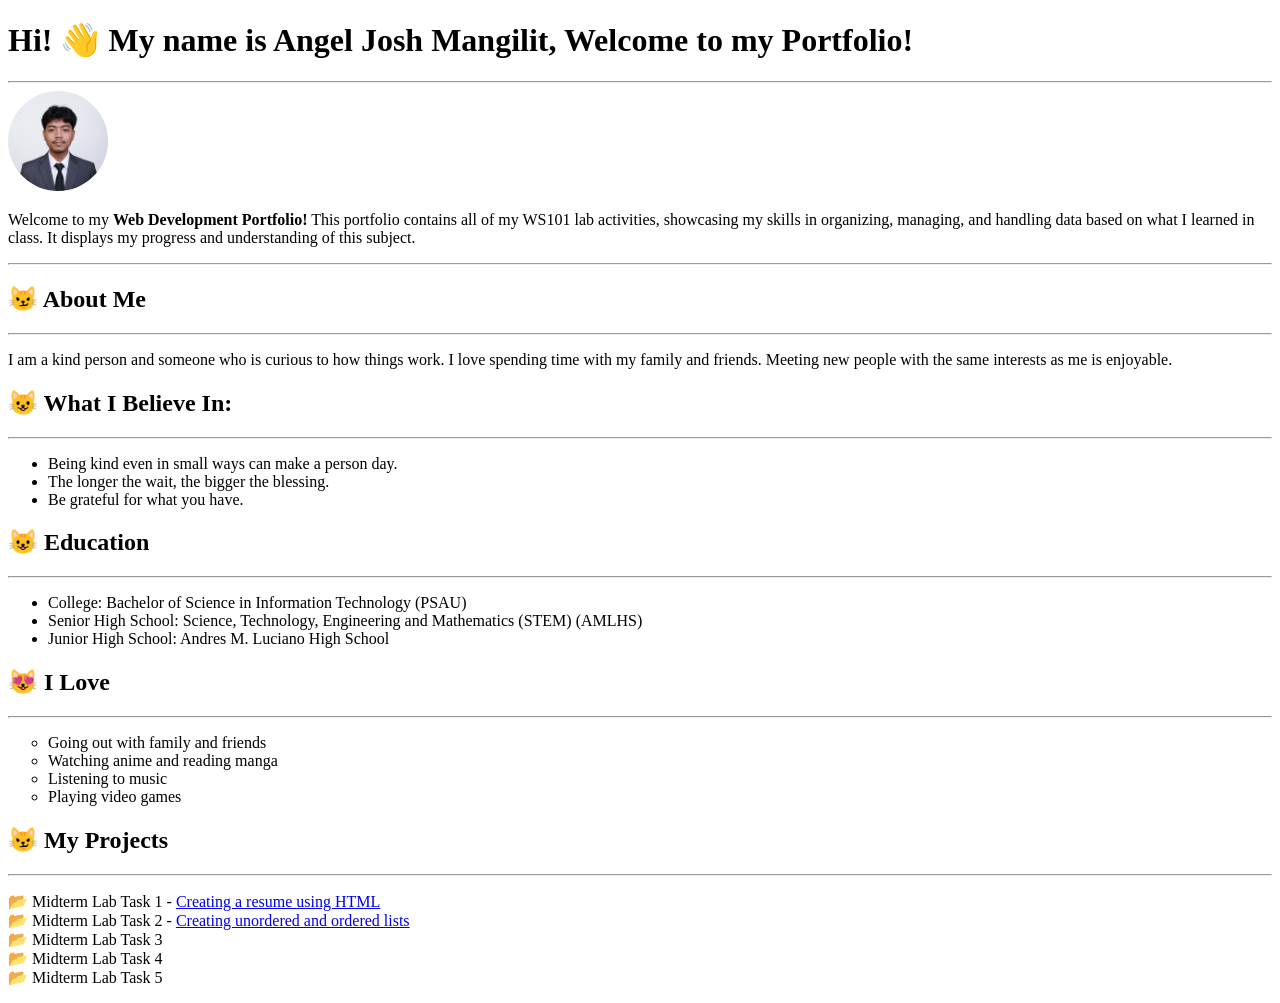
==== index.html @ 6798482e "Add files via upload" ====
<!DOCTYPE html>
<html lang="en">
<head>
    <meta charset="UTF-8">
    <meta name="viewport" content="width=device-width, initial-scale=1.0">
    <title>Portfolio</title>
</head>
<body>
    <h1>Hi! 👋 My name is Angel Josh Mangilit, Welcome to my Portfolio!</h1>
    <hr>
<img src="images/Josh.png" alt="Round image" style="border-radius: 50%;" width="100px" height="100px">
    <p>
        Welcome to my <b>Web Development Portfolio!</b>  This portfolio contains all of my WS101 lab activities, showcasing my skills in organizing, managing, and handling data based on what I learned in class.
        It displays my progress and understanding of this subject.
    </p>
    <hr>
    <h2>😼 About Me</h2>
    <hr>
    <p>
        I am a kind person and someone who is curious to how things work. 
        I love spending time with my family and friends. Meeting new people with the same interests as me is enjoyable.
    </p>
    <h2>😺 What I Believe In:</h2>
    <hr>
    <ul>
        <li>Being kind even in small ways can make a person day.</li>
        <li>The longer the wait, the bigger the blessing.</li>
        <li>Be grateful for what you have.</li>
    </ul>
    <h2>😺 Education</h2>
    <hr>
    <ul>
        <li>College: Bachelor of Science in Information Technology (PSAU)</li>
        <li>Senior High School: Science, Technology, Engineering and Mathematics (STEM) (AMLHS)</li>
        <li>Junior High School: Andres M. Luciano High School</li>
    </ul>
    <h2>😻 I Love</h2>
    <hr>
    <ul type="circle">
        <li>Going out with family and friends</li>
        <li>Watching anime and reading manga</li>
        <li>Listening to music</li>
        <li>Playing video games</li>
    </ul>
    <h2>😼 My Projects</h2>
    <hr>
    <p>
        📂 Midterm Lab Task 1 - <a href="Midterm Lab Task 1/Joshiwashi.html" target="_blank">Creating a resume using HTML</a><br>
        📂 Midterm Lab Task 2 - <a href="Midterm Lab Task 2/ul and ol .html" target="_blank">Creating unordered and ordered lists</a><br>
        📂 Midterm Lab Task 3 <br>
        📂 Midterm Lab Task 4 <br>
        📂 Midterm Lab Task 5 <br>
    </p>
</html>
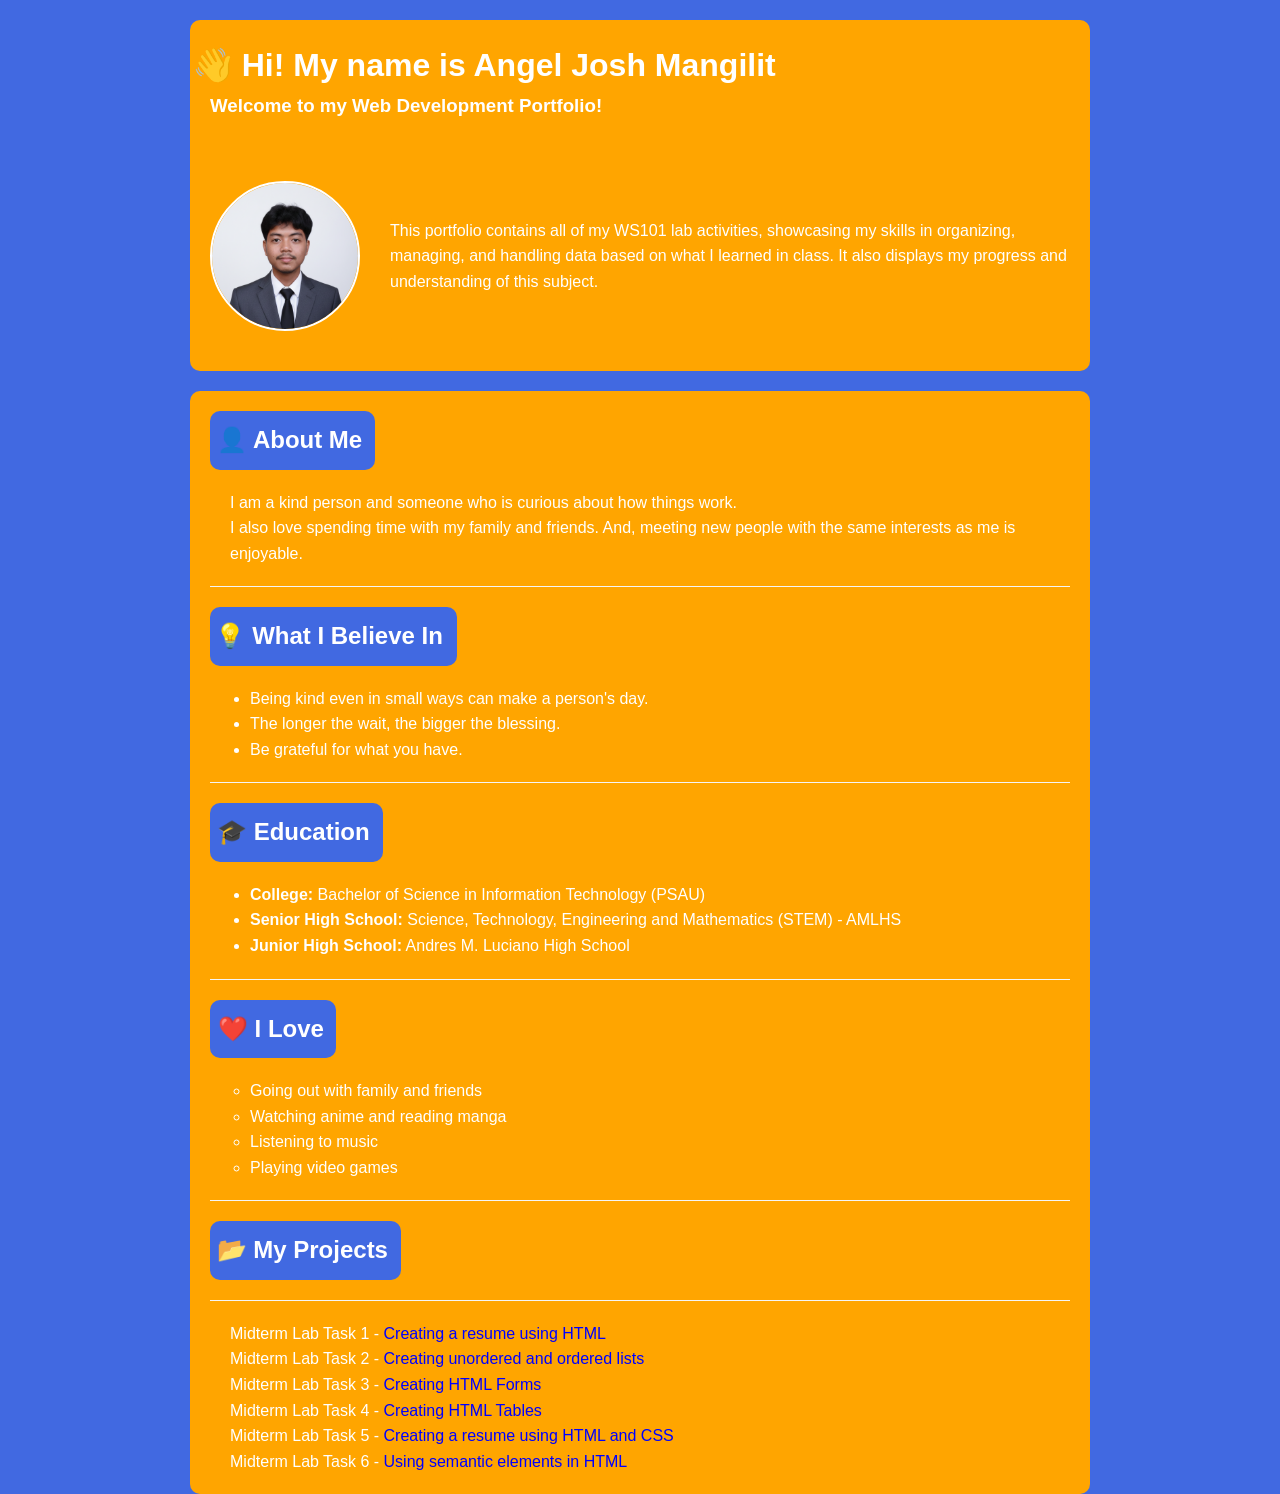
==== commit bfc59472: "Revamp portfolio layout and content Updated the portfolio page with new styling and content." ====
--- a/index.html
+++ b/index.html
@@ -1,54 +1,186 @@
 <!DOCTYPE html>
 <html lang="en">
 <head>
-    <meta charset="UTF-8">
-    <meta name="viewport" content="width=device-width, initial-scale=1.0">
-    <title>Portfolio</title>
+<meta charset="UTF-8">
+<meta name="viewport" content="width=device-width, initial-scale=1.0">
+<title>Angel Josh Mangilit | Portfolio</title>
+
+<style>
+    *{
+        box-sizing: border-box;
+        margin: 0;
+        padding: 0;
+    }
+    body{
+        font-family: 'Franklin Gothic Medium', 'Arial Narrow', Arial, sans-serif;
+        background-color: royalblue;
+        line-height: 1.6;
+    }
+    h1::before{
+        color: white;
+        content: "👋 ";
+        margin-left: -2%;
+        font-size: 2rem;
+        margin-bottom: 10px;
+    }
+    h2{
+        color: white;
+        background-color: royalblue;
+        padding: 10px;
+        border-radius: 10px;
+        width: fit-content;
+        margin-bottom: 20px;
+    }
+    .header{
+        padding: 20px;
+        color: white;
+        background-color: orange;
+        max-width: 900px;
+        align-items: center;
+        margin:auto;
+        border-top-left-radius: 10px; border-top-right-radius: 10px;
+        margin-top: 20px;
+    }
+    .image{
+        border-radius:50%;
+        width: 150px;
+        height: 150px;
+        object-fit: cover;
+        border: 2px solid white;
+        flex-shrink: 0;
+    }
+    .Intro{
+        display: flex;
+        align-items: center;
+        gap: 30px;
+        max-width: 900px;
+        background-color:orange;
+        margin: auto;
+        padding: 40px 20px;
+        border-bottom-left-radius: 10px; border-bottom-right-radius: 10px;
+        color: white;
+        margin-bottom: 20px;
+    }
+    .Me{
+        background-color:orange;
+        padding:20px;
+        border-radius:10px;
+        margin:auto;
+        color: white;
+        max-width: 900px;
+    }
+    #about-me::before{
+        color: white;
+        content: "👤 ";
+        margin-left: -2%;
+    }
+    #believe-in::before{
+        color: white;
+        content: "💡 ";
+        margin-left: -2%;
+    }
+    #education::before{
+        color: white;
+        content: "🎓 ";
+        margin-left: -2%;
+    }
+    #i-love::before{
+        color: white;
+        content: "❤️ ";
+        margin-left: -2%;
+    }
+    #my-projects::before{
+        color: white;
+        content: "📂 ";
+        margin-left: -2%;
+    }
+    hr {
+        border: 0;
+        height: 1px;
+        background-color: whitesmoke;
+        margin: 20px 0;
+    }
+    a{
+        text-decoration:none;
+        color:blue;
+    }
+    a:hover{
+        color: blueviolet;
+    }
+    ul{
+        margin-left:40px;
+    }
+</style>
+
 </head>
 <body>
-    <h1>Hi! 👋 My name is Angel Josh Mangilit, Welcome to my Portfolio!</h1>
-    <hr>
-<img src="images/Josh.png" alt="Round image" style="border-radius: 50%;" width="100px" height="100px">
-    <p>
-        Welcome to my <b>Web Development Portfolio!</b>  This portfolio contains all of my WS101 lab activities, showcasing my skills in organizing, managing, and handling data based on what I learned in class.
-        It displays my progress and understanding of this subject.
-    </p>
-    <hr>
-    <h2>😼 About Me</h2>
-    <hr>
-    <p>
-        I am a kind person and someone who is curious to how things work. 
-        I love spending time with my family and friends. Meeting new people with the same interests as me is enjoyable.
-    </p>
-    <h2>😺 What I Believe In:</h2>
-    <hr>
-    <ul>
-        <li>Being kind even in small ways can make a person day.</li>
-        <li>The longer the wait, the bigger the blessing.</li>
-        <li>Be grateful for what you have.</li>
-    </ul>
-    <h2>😺 Education</h2>
-    <hr>
-    <ul>
-        <li>College: Bachelor of Science in Information Technology (PSAU)</li>
-        <li>Senior High School: Science, Technology, Engineering and Mathematics (STEM) (AMLHS)</li>
-        <li>Junior High School: Andres M. Luciano High School</li>
-    </ul>
-    <h2>😻 I Love</h2>
-    <hr>
-    <ul type="circle">
-        <li>Going out with family and friends</li>
-        <li>Watching anime and reading manga</li>
-        <li>Listening to music</li>
-        <li>Playing video games</li>
-    </ul>
-    <h2>😼 My Projects</h2>
-    <hr>
-    <p>
-        📂 Midterm Lab Task 1 - <a href="Midterm Lab Task 1/Joshiwashi.html" target="_blank">Creating a resume using HTML</a><br>
-        📂 Midterm Lab Task 2 - <a href="Midterm Lab Task 2/ul and ol .html" target="_blank">Creating unordered and ordered lists</a><br>
-        📂 Midterm Lab Task 3 <br>
-        📂 Midterm Lab Task 4 <br>
-        📂 Midterm Lab Task 5 <br>
-    </p>
-</html>+
+<div class="header">
+    <h1>Hi! My name is Angel Josh Mangilit</h1>
+    <h3><b>Welcome to my Web Development Portfolio!</b></h3>
+</div>
+
+<div class="Intro">
+<img src="images/Josh.png" alt="Angel Josh Mangilit" width="120" height="120" class="image">
+
+<p>
+This portfolio contains all of my WS101 lab activities,
+showcasing my skills in organizing, managing, and handling data based on what I learned in class.
+It also displays my progress and understanding of this subject.
+</p>
+</div>
+
+<div class="Me">
+<h2 id="about-me">About Me</h2>
+<p style="margin-left: 20px;">
+I am a kind person and someone who is curious about how things work.<br>
+I also love spending time with my family and friends. And, meeting new people with the same interests as me is enjoyable.
+</p>
+<hr>
+
+<h2 id="believe-in">What I Believe In</h2>
+<ul>
+    <li>Being kind even in small ways can make a person's day.</li>
+    <li>The longer the wait, the bigger the blessing.</li>
+    <li>Be grateful for what you have.</li>
+</ul>
+<hr>
+
+<h2 id="education">Education</h2>
+<ul>
+    <li><b>College:</b> Bachelor of Science in Information Technology (PSAU)</li>
+    <li><b>Senior High School:</b> Science, Technology, Engineering and Mathematics (STEM) - AMLHS</li>
+    <li><b>Junior High School:</b> Andres M. Luciano High School</li>
+</ul>
+<hr>
+
+<h2 id="i-love">I Love</h2>
+<ul type="circle">
+    <li>Going out with family and friends</li>
+    <li>Watching anime and reading manga</li>
+    <li>Listening to music</li>
+    <li>Playing video games</li>
+</ul>
+<hr>
+
+<h2 id="my-projects">My Projects</h2>
+<hr>
+<p style="margin-left: 20px;">
+Midterm Lab Task 1 - 
+<a href="Midterm-Lab-Task-1/Joshiwashi.html" target="_blank">
+Creating a resume using HTML
+</a><br>
+Midterm Lab Task 2 - 
+<a href="Midterm-Lab-Task-2/ul_and_ol.html" target="_blank">
+Creating unordered and ordered lists
+</a><br>
+Midterm Lab Task 3 - <a href="Midterm-Lab-Task-3/HTML_Formas.html" target="_blank">Creating HTML Forms</a><br>
+Midterm Lab Task 4 - <a href="Midterm-Lab-Task-4/HTML_Tables.html" target="_blank">Creating HTML Tables</a><br>
+Midterm Lab Task 5 - <a href="Midterm Lab Task 5/Resume2.html" target="_blank">Creating a resume using HTML and CSS</a><br>
+Midterm Lab Task 6 - <a href="Midterm-Lab-Task-6/semantic.html" target="_blank">Using semantic elements in HTML</a><br>
+</p>
+
+</div>
+
+</body>
+</html>
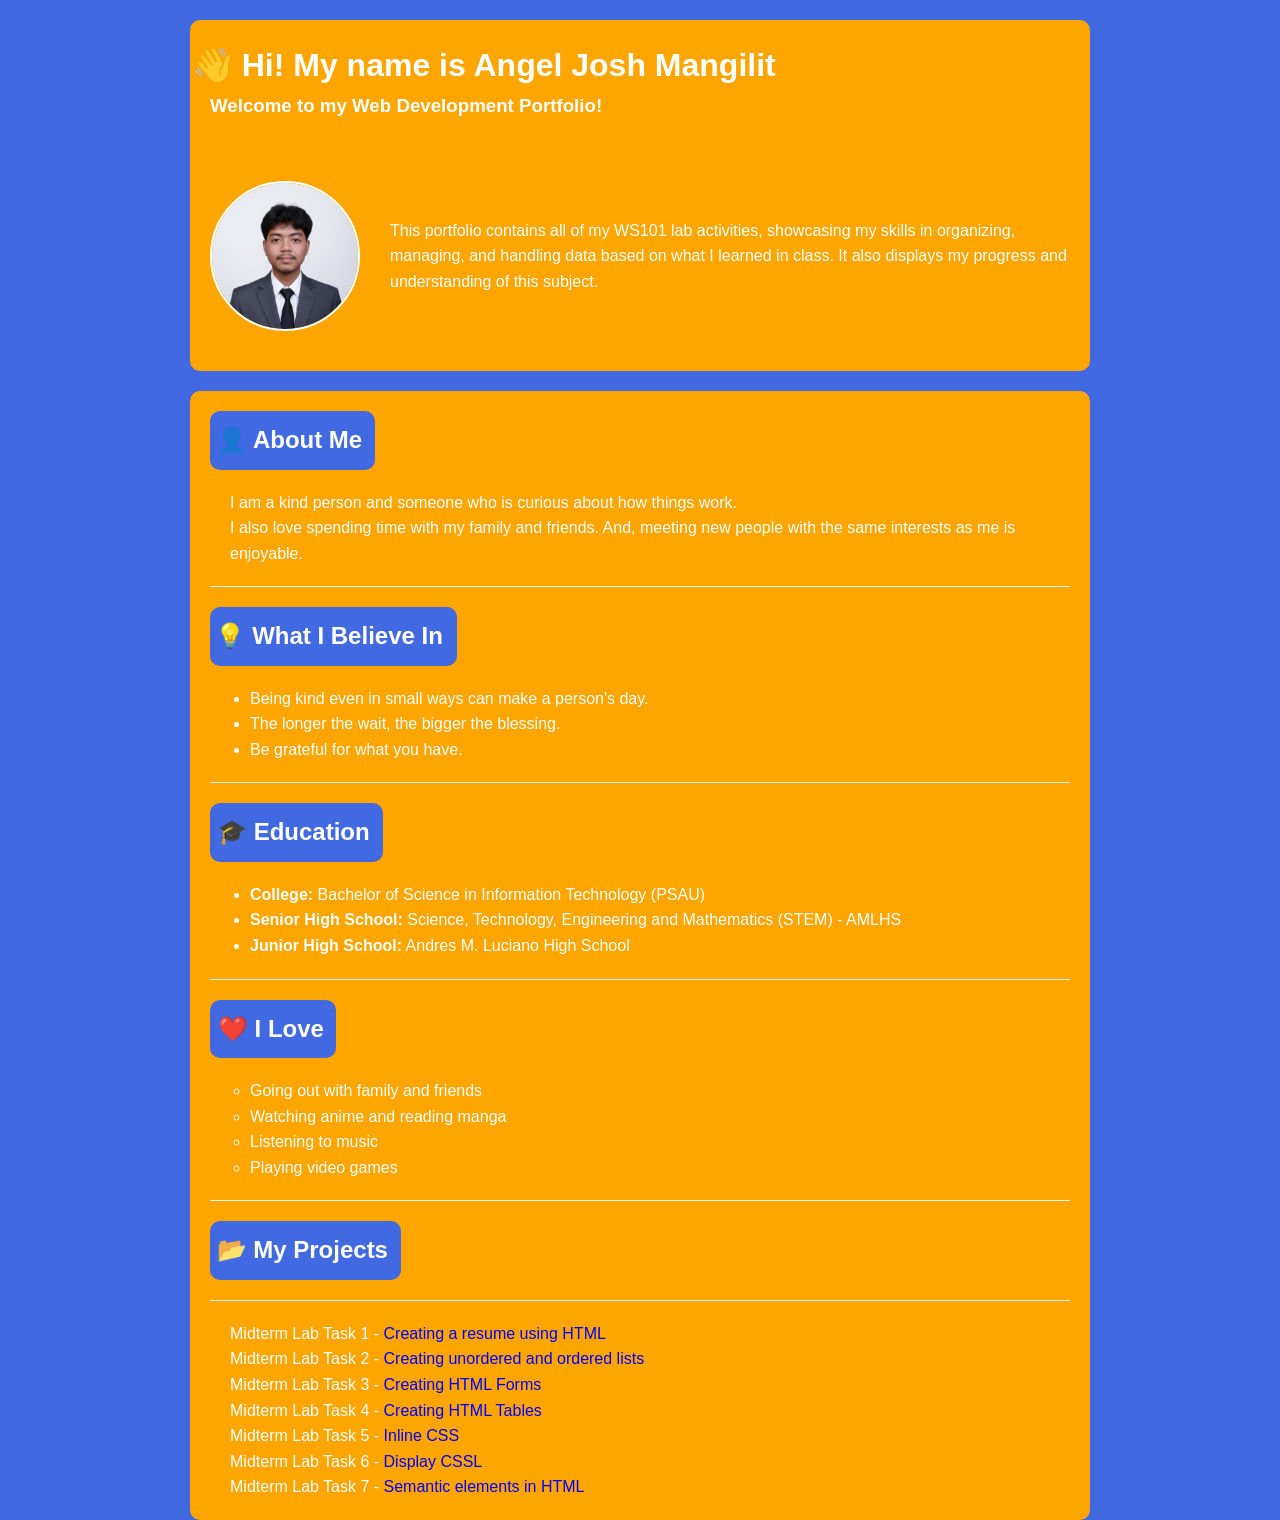
==== commit 602b4443: "Fix formatting and structure of index.html" ====
--- a/index.html
+++ b/index.html
@@ -167,17 +167,18 @@
 <hr>
 <p style="margin-left: 20px;">
 Midterm Lab Task 1 - 
-<a href="Midterm-Lab-Task-1/Joshiwashi.html" target="_blank">
+<a href="Midterm Lab Task 1/Joshiwashi.html" target="_blank">
 Creating a resume using HTML
 </a><br>
 Midterm Lab Task 2 - 
-<a href="Midterm-Lab-Task-2/ul_and_ol.html" target="_blank">
+<a href="Midterm Lab Task 2/ul_and_ol.html" target="_blank">
 Creating unordered and ordered lists
 </a><br>
-Midterm Lab Task 3 - <a href="Midterm-Lab-Task-3/HTML_Formas.html" target="_blank">Creating HTML Forms</a><br>
-Midterm Lab Task 4 - <a href="Midterm-Lab-Task-4/HTML_Tables.html" target="_blank">Creating HTML Tables</a><br>
-Midterm Lab Task 5 - <a href="Midterm Lab Task 5/Resume2.html" target="_blank">Creating a resume using HTML and CSS</a><br>
-Midterm Lab Task 6 - <a href="Midterm-Lab-Task-6/semantic.html" target="_blank">Using semantic elements in HTML</a><br>
+Midterm Lab Task 3 - <a href="Midterm Lab Task 3/HTML_Formas.html" target="_blank">Creating HTML Forms</a><br>
+Midterm Lab Task 4 - <a href="Midterm Lab Task 4/HTML_Tables.html" target="_blank">Creating HTML Tables</a><br>
+Midterm Lab Task 5 - <a href="Midterm Lab Task 5/Resume2.html" target="_blank">Inline CSS</a><br>
+Midterm Lab Task 6 - <a href="Midterm Lab Task 6/LabTask6-1.html" target="_blank">Display CSSL</a><br>
+Midterm Lab Task 7 - <a href="Midterm Lab Task 7/semantic.html" target="_blank">Semantic elements in HTML</a><br>
 </p>
 
 </div>
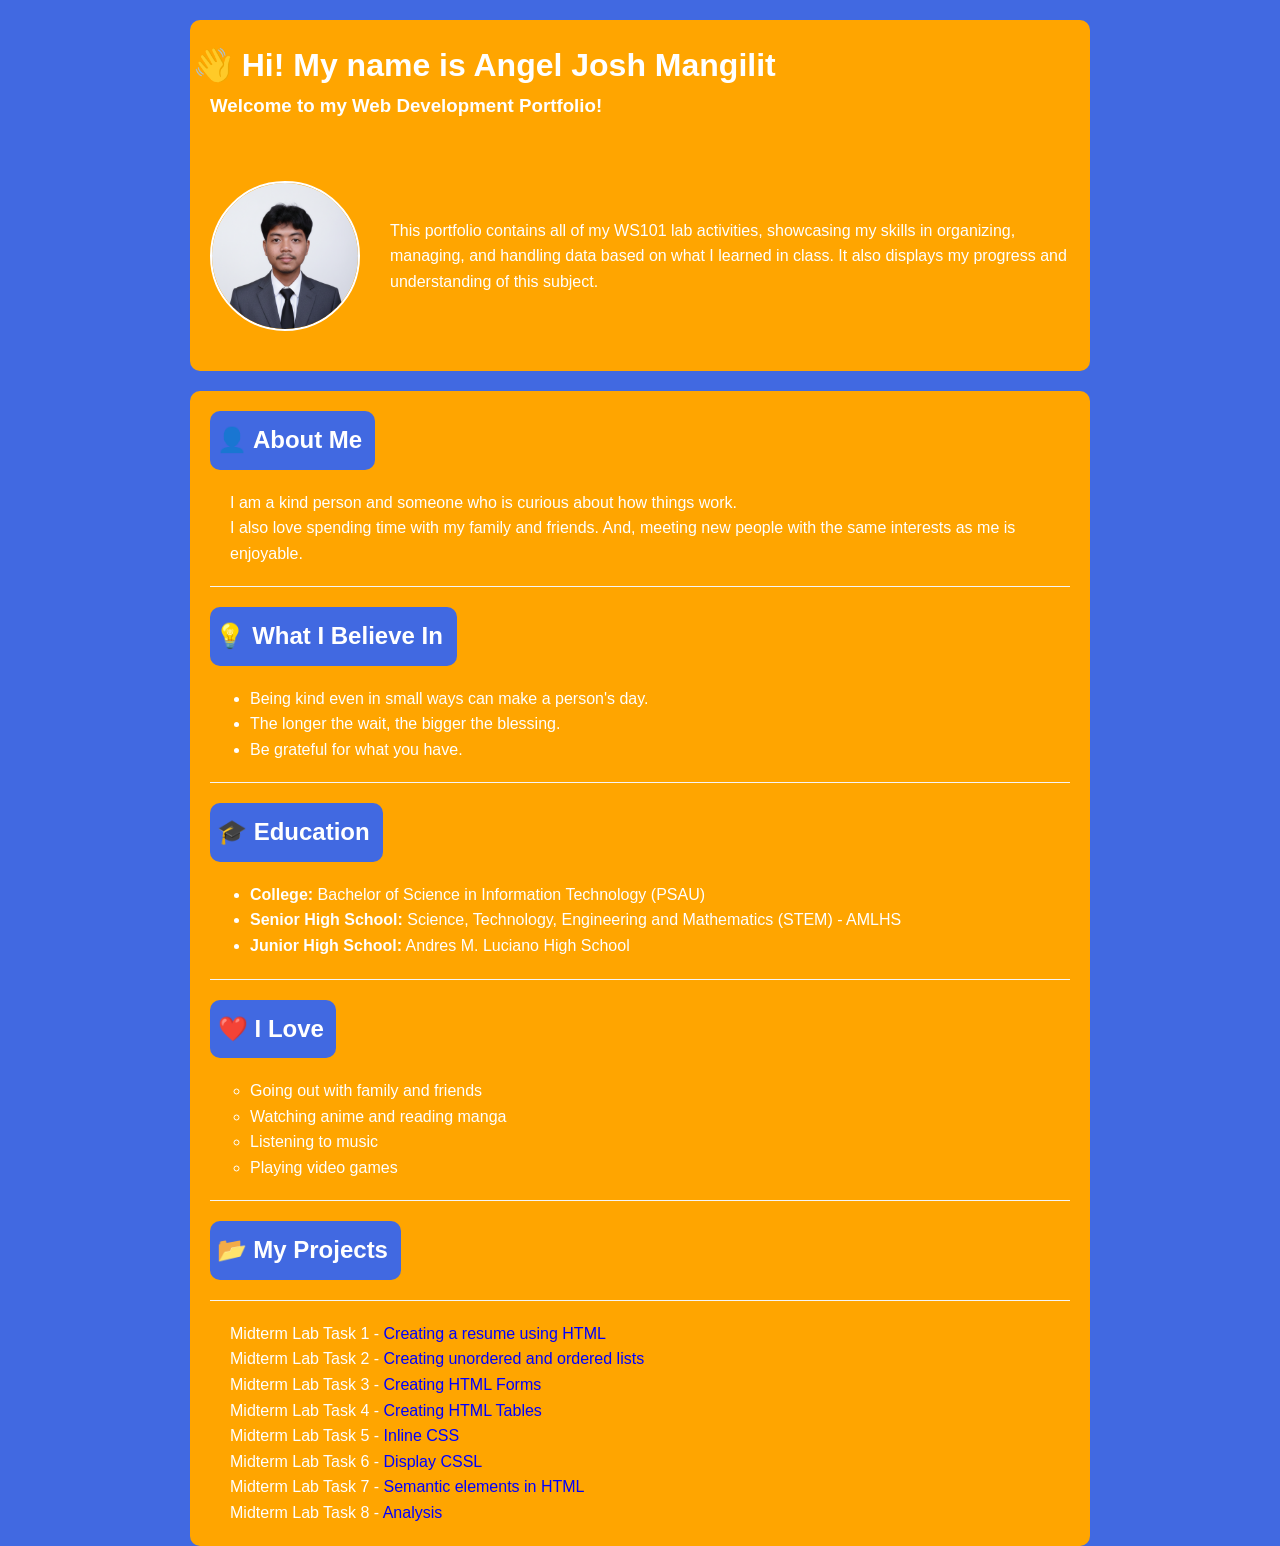
==== commit 61a90d8b: "Update portfolio layout and content Added new content and structure to the portfolio page, including" ====
--- a/index.html
+++ b/index.html
@@ -179,6 +179,7 @@
 Midterm Lab Task 5 - <a href="Midterm Lab Task 5/Resume2.html" target="_blank">Inline CSS</a><br>
 Midterm Lab Task 6 - <a href="Midterm Lab Task 6/LabTask6-1.html" target="_blank">Display CSSL</a><br>
 Midterm Lab Task 7 - <a href="Midterm Lab Task 7/semantic.html" target="_blank">Semantic elements in HTML</a><br>
+Midterm Lab Task 8 - <a href="Midterm Lab Task 8/analysis.html" target="_blank">Analysis</a><br>
 </p>
 
 </div>
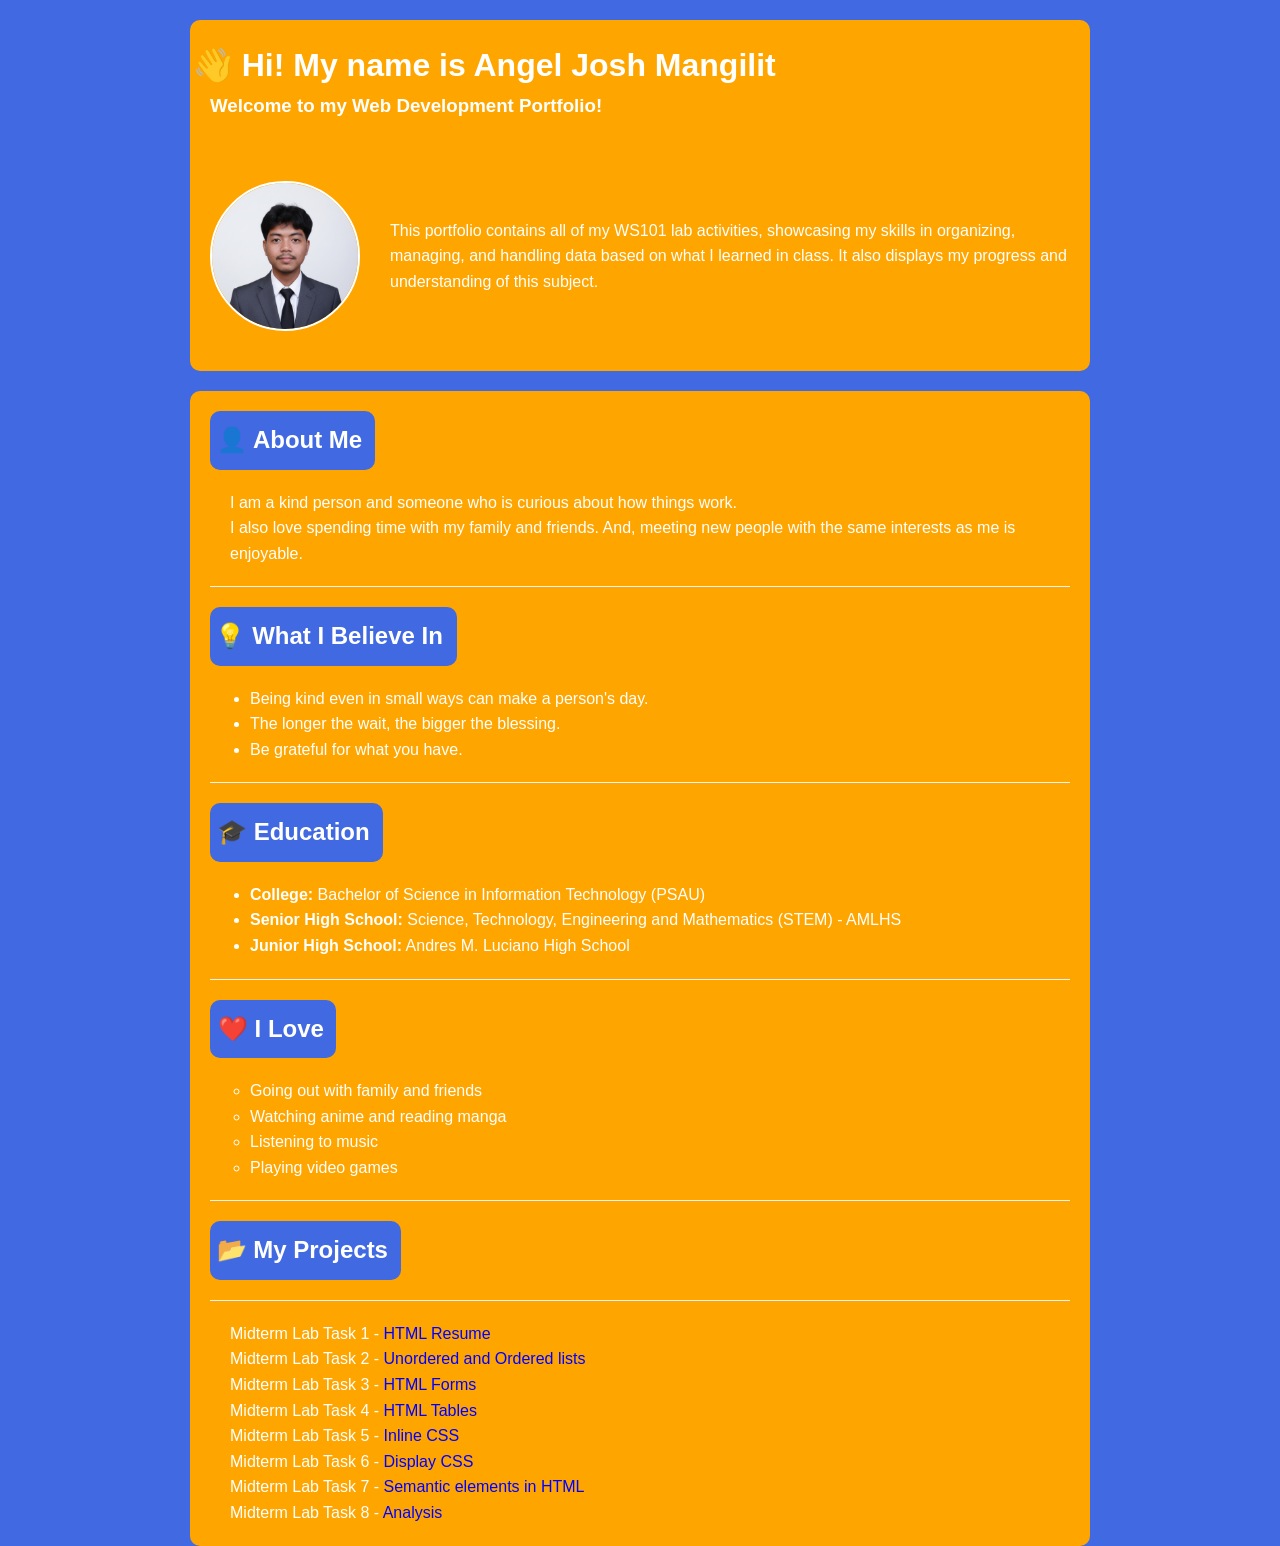
==== commit 67d400fd: "Fix HTML encoding issues in index.html" ====
--- a/index.html
+++ b/index.html
@@ -168,16 +168,16 @@
 <p style="margin-left: 20px;">
 Midterm Lab Task 1 - 
 <a href="Midterm Lab Task 1/Joshiwashi.html" target="_blank">
-Creating a resume using HTML
+HTML Resume
 </a><br>
 Midterm Lab Task 2 - 
 <a href="Midterm Lab Task 2/ul_and_ol.html" target="_blank">
-Creating unordered and ordered lists
+Unordered and Ordered lists
 </a><br>
-Midterm Lab Task 3 - <a href="Midterm Lab Task 3/HTML_Formas.html" target="_blank">Creating HTML Forms</a><br>
-Midterm Lab Task 4 - <a href="Midterm Lab Task 4/HTML_Tables.html" target="_blank">Creating HTML Tables</a><br>
+Midterm Lab Task 3 - <a href="Midterm Lab Task 3/HTML_Formas.html" target="_blank">HTML Forms</a><br>
+Midterm Lab Task 4 - <a href="Midterm Lab Task 4/HTML_Tables.html" target="_blank">HTML Tables</a><br>
 Midterm Lab Task 5 - <a href="Midterm Lab Task 5/Resume2.html" target="_blank">Inline CSS</a><br>
-Midterm Lab Task 6 - <a href="Midterm Lab Task 6/LabTask6-1.html" target="_blank">Display CSSL</a><br>
+Midterm Lab Task 6 - <a href="Midterm Lab Task 6/LabTask6-1.html" target="_blank">Display CSS</a><br>
 Midterm Lab Task 7 - <a href="Midterm Lab Task 7/semantic.html" target="_blank">Semantic elements in HTML</a><br>
 Midterm Lab Task 8 - <a href="Midterm Lab Task 8/analysis.html" target="_blank">Analysis</a><br>
 </p>
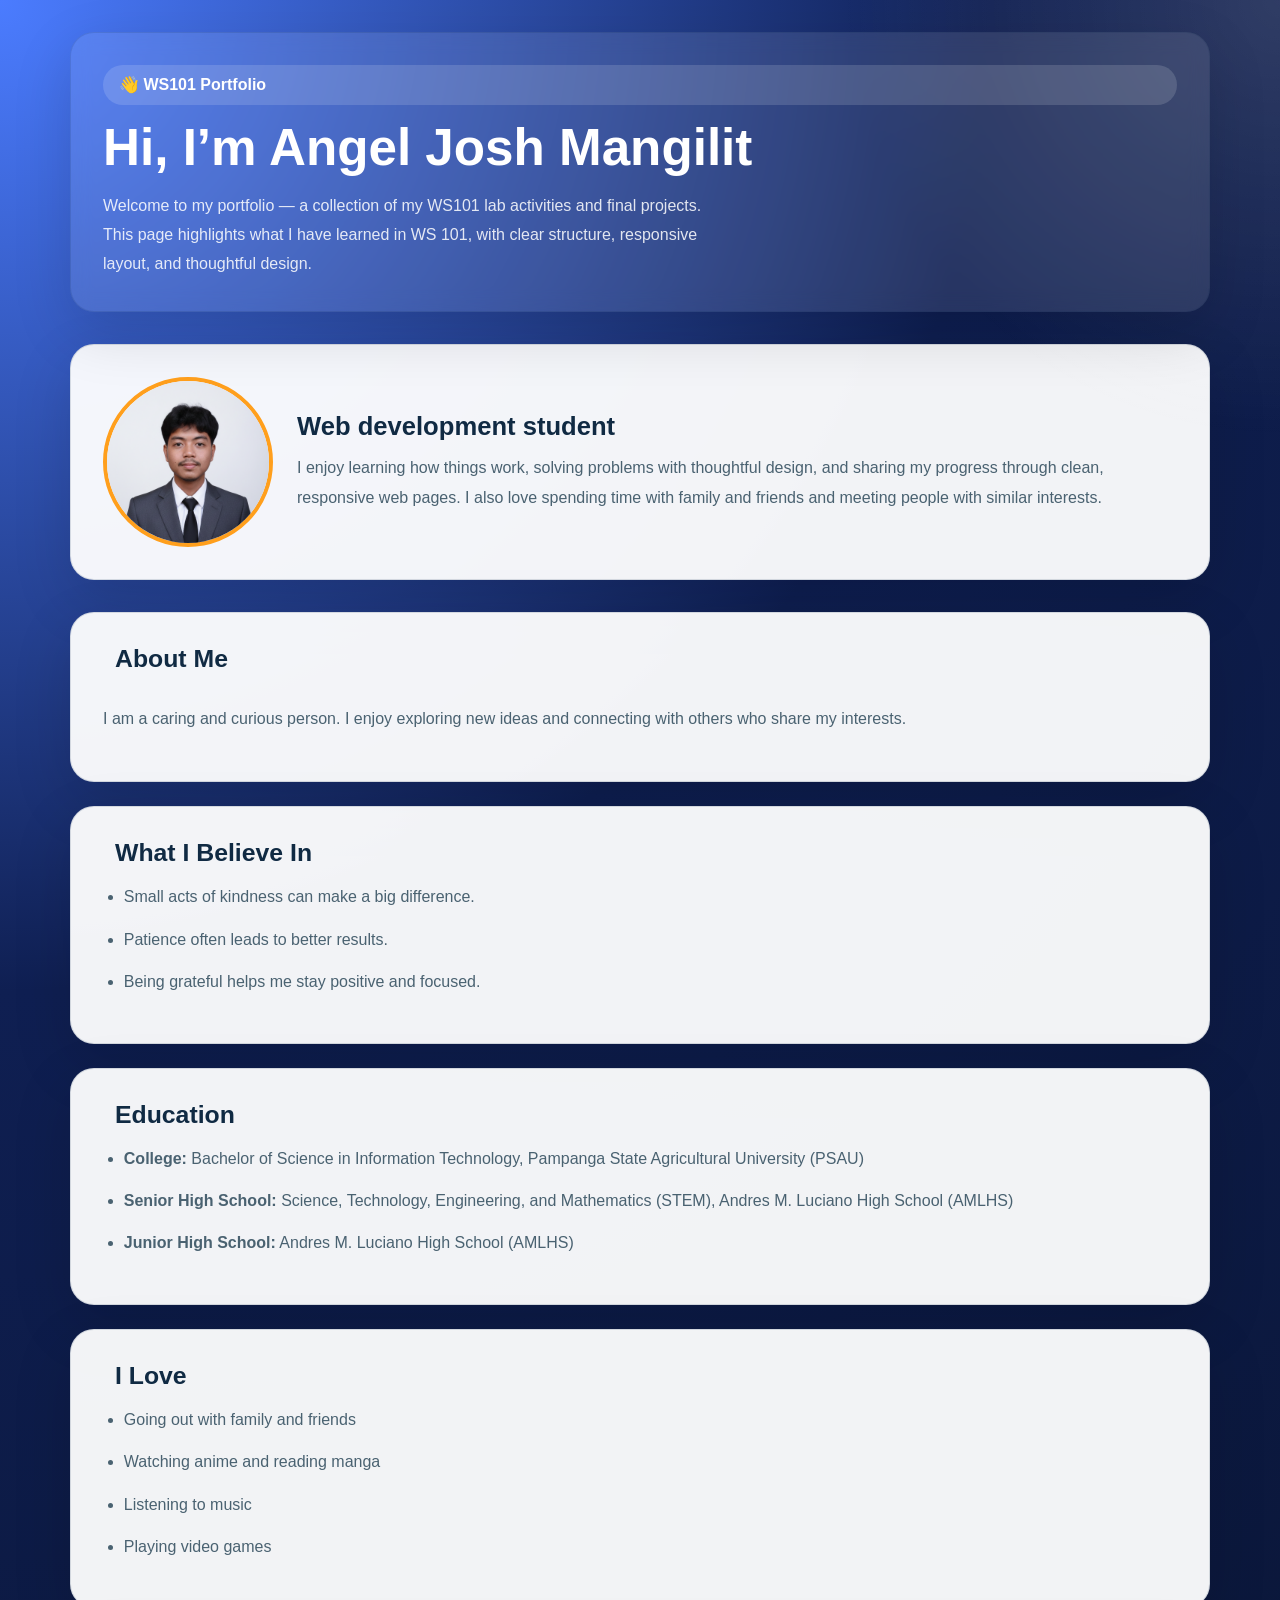
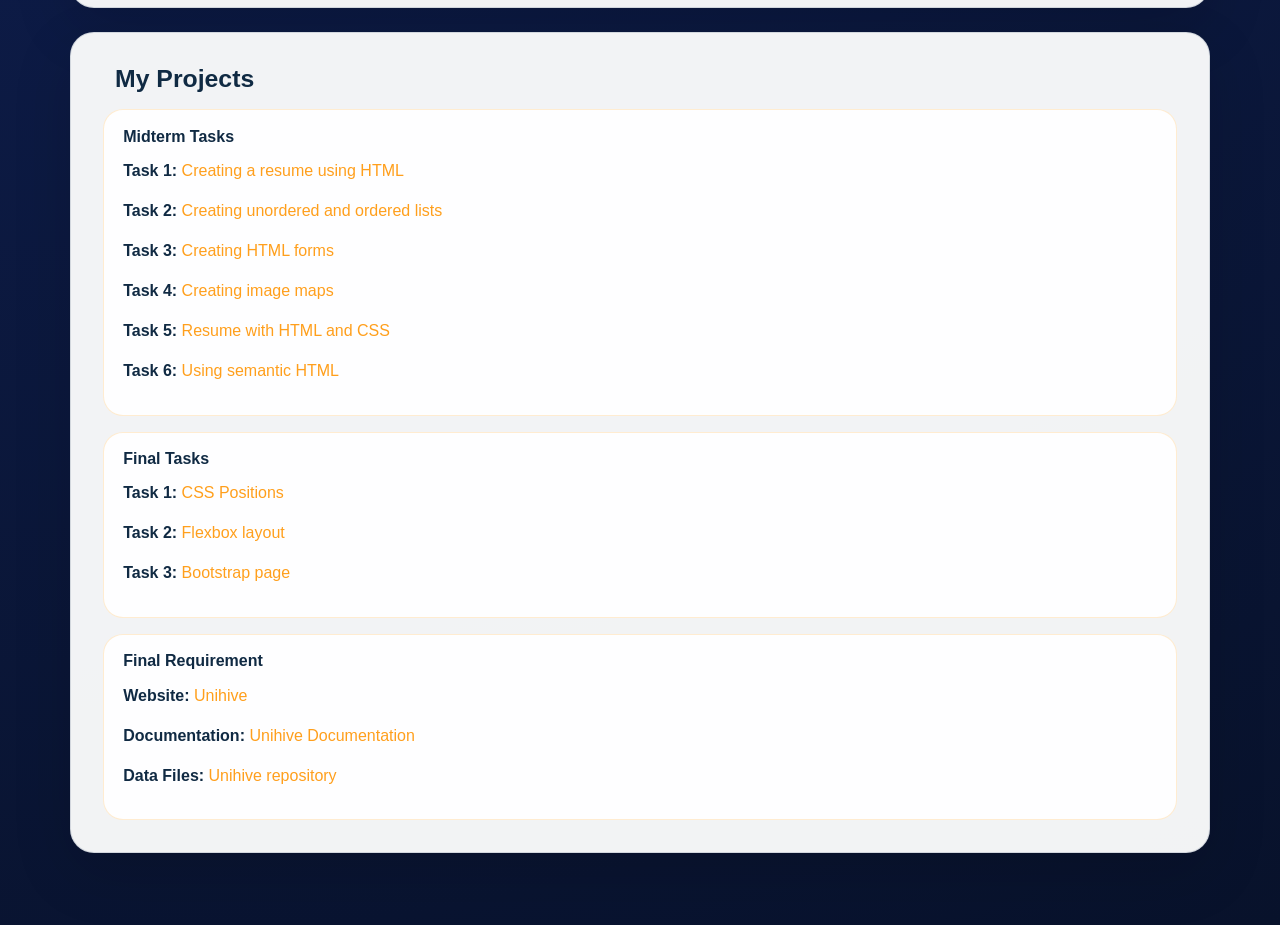
==== commit c97e35ea: "Add files via upload" ====
--- a/index.html
+++ b/index.html
@@ -4,185 +4,306 @@
 <meta charset="UTF-8">
 <meta name="viewport" content="width=device-width, initial-scale=1.0">
 <title>Angel Josh Mangilit | Portfolio</title>
+<meta name="description" content="Portfolio of Angel Josh Mangilit showcasing WS101 lab activities and final projects.">
 
 <style>
-    *{
+    :root {
+        --bg: #0f1f52;
+        --surface: rgba(255,255,255,0.95);
+        --surface-soft: rgba(255,255,255,0.85);
+        --accent: #ff9f1c;
+        --accent-soft: #ffca7a;
+        --text: #102a43;
+        --text-muted: #4a6271;
+        --border: rgba(15,45,78,0.14);
+        --radius: 24px;
+        --shadow: 0 20px 60px rgba(0,0,0,0.14);
+    }
+
+    * {
         box-sizing: border-box;
-        margin: 0;
-        padding: 0;
-    }
-    body{
-        font-family: 'Franklin Gothic Medium', 'Arial Narrow', Arial, sans-serif;
-        background-color: royalblue;
-        line-height: 1.6;
-    }
-    h1::before{
-        color: white;
-        content: "👋 ";
-        margin-left: -2%;
-        font-size: 2rem;
-        margin-bottom: 10px;
-    }
-    h2{
-        color: white;
-        background-color: royalblue;
-        padding: 10px;
-        border-radius: 10px;
-        width: fit-content;
-        margin-bottom: 20px;
-    }
-    .header{
-        padding: 20px;
-        color: white;
-        background-color: orange;
-        max-width: 900px;
+    }
+
+    html {
+        scroll-behavior: smooth;
+    }
+
+    body {
+        margin: 0;
+        min-height: 100vh;
+        font-family: Inter, 'Segoe UI', Arial, sans-serif;
+        color: var(--text);
+        background: radial-gradient(circle at top left, #4b7cff 0%, #0f1f52 35%, #08122b 100%);
+    }
+
+    body::before {
+        content: '';
+        position: fixed;
+        inset: 0;
+        background: radial-gradient(circle at top right, rgba(255,255,255,0.14), transparent 28%);
+        pointer-events: none;
+    }
+
+    img {
+        display: block;
+        max-width: 100%;
+    }
+
+    a {
+        color: var(--accent);
+        text-decoration: none;
+        transition: color 180ms ease;
+    }
+
+    a:hover,
+    a:focus {
+        color: #ffd17a;
+    }
+
+    .page {
+        width: min(1140px, calc(100% - 2rem));
+        margin: 0 auto;
+        padding: 2rem 0 3rem;
+    }
+
+    .site-header {
+        display: grid;
+        gap: 1.1rem;
+        margin-bottom: 2rem;
+        padding: 2rem;
+        border: 1px solid var(--border);
+        border-radius: var(--radius);
+        background: rgba(255,255,255,0.1);
+        backdrop-filter: blur(10px);
+        box-shadow: var(--shadow);
+    }
+
+    .hero-badge {
+        display: inline-flex;
         align-items: center;
-        margin:auto;
-        border-top-left-radius: 10px; border-top-right-radius: 10px;
-        margin-top: 20px;
-    }
-    .image{
-        border-radius:50%;
-        width: 150px;
-        height: 150px;
+        gap: 0.6rem;
+        padding: 0.65rem 1rem;
+        border-radius: 999px;
+        background: rgba(255,255,255,0.14);
+        color: #fff;
+        font-weight: 700;
+    }
+
+    .site-header h1 {
+        font-size: clamp(2.25rem, 4vw, 3.6rem);
+        line-height: 1.02;
+        margin: 0;
+        color: #fff;
+    }
+
+    .site-header p {
+        margin: 0;
+        max-width: 68ch;
+        color: rgba(255,255,255,0.86);
+        line-height: 1.8;
+        font-size: 1rem;
+    }
+
+    .profile-card {
+        display: grid;
+        grid-template-columns: 170px minmax(0, 1fr);
+        gap: 1.5rem;
+        align-items: center;
+        padding: 2rem;
+        margin-bottom: 2rem;
+        background: var(--surface);
+        border: 1px solid var(--border);
+        border-radius: var(--radius);
+        box-shadow: var(--shadow);
+    }
+
+    .profile-avatar {
+        width: 170px;
+        aspect-ratio: 1;
+        border-radius: 50%;
         object-fit: cover;
-        border: 2px solid white;
-        flex-shrink: 0;
-    }
-    .Intro{
-        display: flex;
+        border: 4px solid var(--accent);
+    }
+
+    .profile-copy h2 {
+        margin: 0 0 0.75rem;
+        line-height: 1.2;
+        font-size: clamp(1.6rem, 2vw, 2.2rem);
+        color: var(--text);
+    }
+
+    .profile-copy p {
+        margin: 0;
+        color: var(--text-muted);
+        line-height: 1.85;
+    }
+
+    .section-card {
+        margin-bottom: 1.5rem;
+        padding: 2rem;
+        background: var(--surface);
+        border-radius: var(--radius);
+        border: 1px solid var(--border);
+        box-shadow: var(--shadow);
+    }
+
+    .section-card h2 {
+        margin: 0 0 1rem;
+        display: inline-flex;
         align-items: center;
-        gap: 30px;
-        max-width: 900px;
-        background-color:orange;
-        margin: auto;
-        padding: 40px 20px;
-        border-bottom-left-radius: 10px; border-bottom-right-radius: 10px;
-        color: white;
-        margin-bottom: 20px;
-    }
-    .Me{
-        background-color:orange;
-        padding:20px;
-        border-radius:10px;
-        margin:auto;
-        color: white;
-        max-width: 900px;
-    }
-    #about-me::before{
-        color: white;
-        content: "👤 ";
-        margin-left: -2%;
-    }
-    #believe-in::before{
-        color: white;
-        content: "💡 ";
-        margin-left: -2%;
-    }
-    #education::before{
-        color: white;
-        content: "🎓 ";
-        margin-left: -2%;
-    }
-    #i-love::before{
-        color: white;
-        content: "❤️ ";
-        margin-left: -2%;
-    }
-    #my-projects::before{
-        color: white;
-        content: "📂 ";
-        margin-left: -2%;
-    }
-    hr {
-        border: 0;
-        height: 1px;
-        background-color: whitesmoke;
-        margin: 20px 0;
-    }
-    a{
-        text-decoration:none;
-        color:blue;
-    }
-    a:hover{
-        color: blueviolet;
-    }
-    ul{
-        margin-left:40px;
+        gap: 0.75rem;
+        font-size: 1.55rem;
+        color: var(--text);
+    }
+
+    .section-card h2::before {
+        content: attr(data-icon);
+        font-size: 1.4rem;
+    }
+
+    .section-card p,
+    .section-card li {
+        color: var(--text-muted);
+        line-height: 1.8;
+    }
+
+    .section-card ul {
+        margin: 0;
+        padding-left: 1.3rem;
+    }
+
+    .section-card li {
+        margin-bottom: 0.85rem;
+    }
+
+    .projects-grid {
+        display: grid;
+        gap: 1rem;
+    }
+
+    .project-card {
+        padding: 1.1rem 1.2rem;
+        border-radius: 20px;
+        background: rgba(255,255,255,0.92);
+        border: 1px solid rgba(255,159,28,0.2);
+    }
+
+    .project-card strong {
+        display: inline-block;
+        margin-bottom: 0.35rem;
+        color: var(--text);
+    }
+
+    .project-card p {
+        margin: 0.35rem 0;
+        color: var(--text-muted);
+    }
+
+    .site-footer {
+        margin-top: 2rem;
+        padding-top: 0.75rem;
+        color: rgba(255,255,255,0.75);
+        font-size: 0.95rem;
+        text-align: center;
+    }
+
+    @media (max-width: 760px) {
+        .profile-card {
+            grid-template-columns: 1fr;
+            text-align: center;
+        }
+
+        .profile-copy {
+            display: grid;
+            place-items: center;
+        }
+
+        .profile-copy h2 {
+            text-align: center;
+        }
     }
 </style>
-
 </head>
 <body>
-
-<div class="header">
-    <h1>Hi! My name is Angel Josh Mangilit</h1>
-    <h3><b>Welcome to my Web Development Portfolio!</b></h3>
+<div class="page">
+    <header class="site-header">
+        <span class="hero-badge">👋 WS101 Portfolio</span>
+        <h1>Hi, I’m Angel Josh Mangilit</h1>
+        <p>Welcome to my portfolio — a collection of my WS101 lab activities and final projects. This page highlights what I have learned in WS 101, with clear structure, responsive layout, and thoughtful design.</p>
+    </header>
+
+    <section class="profile-card">
+        <img src="images/Josh.png" alt="Portrait of Angel Josh Mangilit" class="profile-avatar">
+        <div class="profile-copy">
+            <h2>Web development student</h2>
+            <p>I enjoy learning how things work, solving problems with thoughtful design, and sharing my progress through clean, responsive web pages. I also love spending time with family and friends and meeting people with similar interests.</p>
+        </div>
+    </section>
+
+    <main>
+        <article class="section-card" id="about-me" data-icon="🙎‍♂️">
+            <h2>About Me</h2>
+            <p>I am a caring and curious person. I enjoy exploring new ideas and connecting with others who share my interests.</p>
+        </article>
+
+        <article class="section-card" id="believe-in" data-icon="💡">
+            <h2>What I Believe In</h2>
+            <ul>
+                <li>Small acts of kindness can make a big difference.</li>
+                <li>Patience often leads to better results.</li>
+                <li>Being grateful helps me stay positive and focused.</li>
+            </ul>
+        </article>
+
+        <article class="section-card" id="education" data-icon="🎓">
+            <h2>Education</h2>
+            <ul>
+                <li><strong>College:</strong> Bachelor of Science in Information Technology, Pampanga State Agricultural University (PSAU)</li>
+                <li><strong>Senior High School:</strong> Science, Technology, Engineering, and Mathematics (STEM), Andres M. Luciano High School (AMLHS)</li>
+                <li><strong>Junior High School:</strong> Andres M. Luciano High School (AMLHS)</li>
+            </ul>
+        </article>
+
+        <article class="section-card" id="i-love" data-icon="❤️">
+            <h2>I Love</h2>
+            <ul>
+                <li>Going out with family and friends</li>
+                <li>Watching anime and reading manga</li>
+                <li>Listening to music</li>
+                <li>Playing video games</li>
+            </ul>
+        </article>
+
+        <article class="section-card" id="my-projects" data-icon="📂">
+            <h2>My Projects</h2>
+            <div class="projects-grid">
+                <div class="project-card">
+                    <strong>Midterm Tasks</strong>
+                    <p><strong>Task 1:</strong> <a href="Midterm Lab Task 1/Resume.html" target="_blank">Creating a resume using HTML</a></p>
+                    <p><strong>Task 2:</strong> <a href="Midterm Lab Task 2/ul and ol .html" target="_blank">Creating unordered and ordered lists</a></p>
+                    <p><strong>Task 3:</strong> <a href="Midterm Lab Task 3/HTML_Forms.html" target="_blank">Creating HTML forms</a></p>
+                    <p><strong>Task 4:</strong> <a href="Midterm Lab Task 4/Image Maps.html" target="_blank">Creating image maps</a></p>
+                    <p><strong>Task 5:</strong> <a href="Midterm Lab Task 5/Resume2.html" target="_blank">Resume with HTML and CSS</a></p>
+                    <p><strong>Task 6:</strong> <a href="Midterm Lab Task 6/LabTask6-1.html" target="_blank">Using semantic HTML</a></p>
+                </div>
+
+                <div class="project-card">
+                    <strong>Final Tasks</strong>
+                    <p><strong>Task 1:</strong> <a href="Final Task 1/CSS Positions.html" target="_blank">CSS Positions</a></p>
+                    <p><strong>Task 2:</strong> <a href="Final Task 2/FlexBox.html" target="_blank">Flexbox layout</a></p>
+                    <p><strong>Task 3:</strong> <a href="Final Task 3/Bootstrap.html" target="_blank">Bootstrap page</a></p>
+                </div>
+
+                <div class="project-card">
+                    <strong>Final Requirement</strong>
+                    <p><strong>Website:</strong> <a href="https://jlagorto1984-tech.github.io/Unihive/" target="_blank">Unihive</a></p>
+                    <p><strong>Documentation:</strong> <a href="https://drive.google.com/drive/folders/1v2Meu2Tu0Sh5iAyBQ-KaigyZbeSigam3l?usp=sharing" target="_blank">Unihive Documentation</a></p>
+                    <p><strong>Data Files:</strong> <a href="https://github.com/jlagorto1984-tech/Unihive.git" target="_blank">Unihive repository</a></p>
+                </div>
+            </div>
+        </article>
+    </main>
+
 </div>
-
-<div class="Intro">
-<img src="images/Josh.png" alt="Angel Josh Mangilit" width="120" height="120" class="image">
-
-<p>
-This portfolio contains all of my WS101 lab activities,
-showcasing my skills in organizing, managing, and handling data based on what I learned in class.
-It also displays my progress and understanding of this subject.
-</p>
-</div>
-
-<div class="Me">
-<h2 id="about-me">About Me</h2>
-<p style="margin-left: 20px;">
-I am a kind person and someone who is curious about how things work.<br>
-I also love spending time with my family and friends. And, meeting new people with the same interests as me is enjoyable.
-</p>
-<hr>
-
-<h2 id="believe-in">What I Believe In</h2>
-<ul>
-    <li>Being kind even in small ways can make a person's day.</li>
-    <li>The longer the wait, the bigger the blessing.</li>
-    <li>Be grateful for what you have.</li>
-</ul>
-<hr>
-
-<h2 id="education">Education</h2>
-<ul>
-    <li><b>College:</b> Bachelor of Science in Information Technology (PSAU)</li>
-    <li><b>Senior High School:</b> Science, Technology, Engineering and Mathematics (STEM) - AMLHS</li>
-    <li><b>Junior High School:</b> Andres M. Luciano High School</li>
-</ul>
-<hr>
-
-<h2 id="i-love">I Love</h2>
-<ul type="circle">
-    <li>Going out with family and friends</li>
-    <li>Watching anime and reading manga</li>
-    <li>Listening to music</li>
-    <li>Playing video games</li>
-</ul>
-<hr>
-
-<h2 id="my-projects">My Projects</h2>
-<hr>
-<p style="margin-left: 20px;">
-Midterm Lab Task 1 - 
-<a href="Midterm Lab Task 1/Joshiwashi.html" target="_blank">
-HTML Resume
-</a><br>
-Midterm Lab Task 2 - 
-<a href="Midterm Lab Task 2/ul_and_ol.html" target="_blank">
-Unordered and Ordered lists
-</a><br>
-Midterm Lab Task 3 - <a href="Midterm Lab Task 3/HTML_Formas.html" target="_blank">HTML Forms</a><br>
-Midterm Lab Task 4 - <a href="Midterm Lab Task 4/HTML_Tables.html" target="_blank">HTML Tables</a><br>
-Midterm Lab Task 5 - <a href="Midterm Lab Task 5/Resume2.html" target="_blank">Inline CSS</a><br>
-Midterm Lab Task 6 - <a href="Midterm Lab Task 6/LabTask6-1.html" target="_blank">Display CSS</a><br>
-Midterm Lab Task 7 - <a href="Midterm Lab Task 7/semantic.html" target="_blank">Semantic elements in HTML</a><br>
-Midterm Lab Task 8 - <a href="Midterm Lab Task 8/analysis.html" target="_blank">Analysis</a><br>
-</p>
-
-</div>
-
 </body>
-</html>
+</html>
